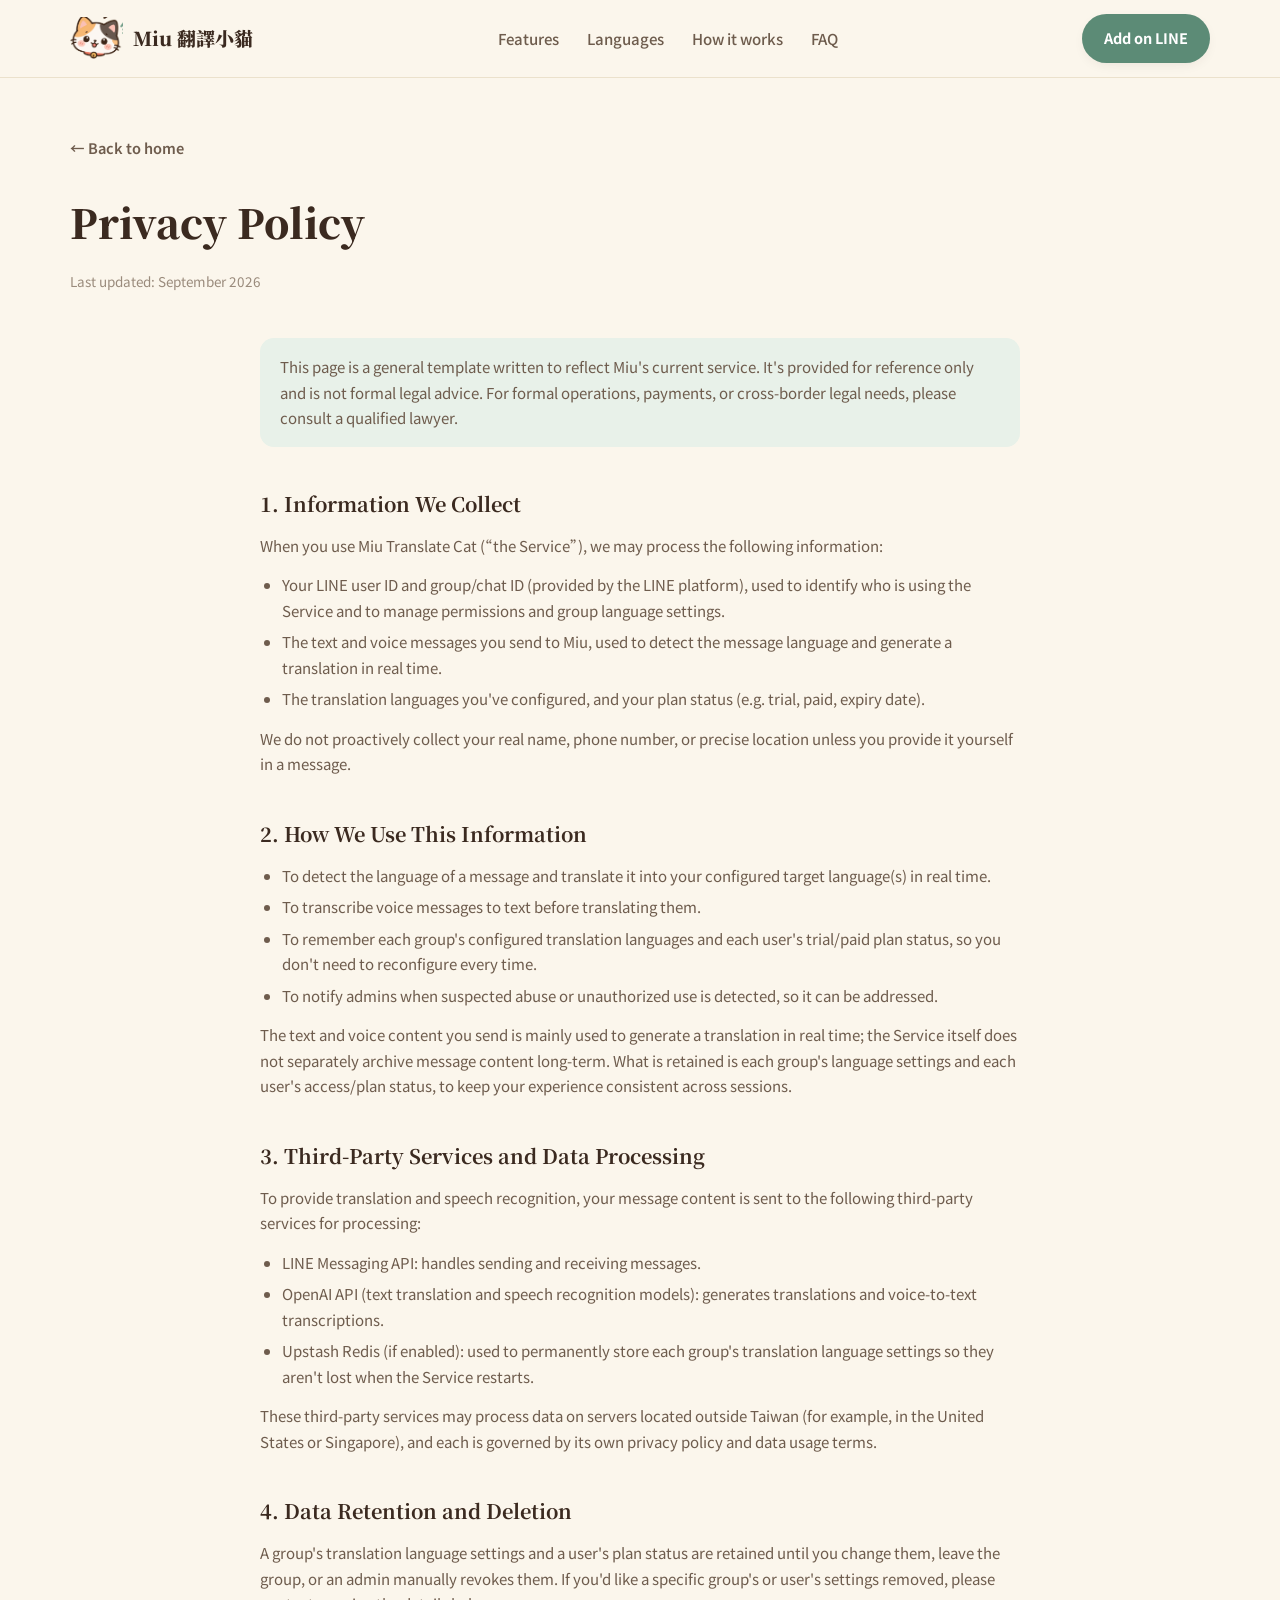
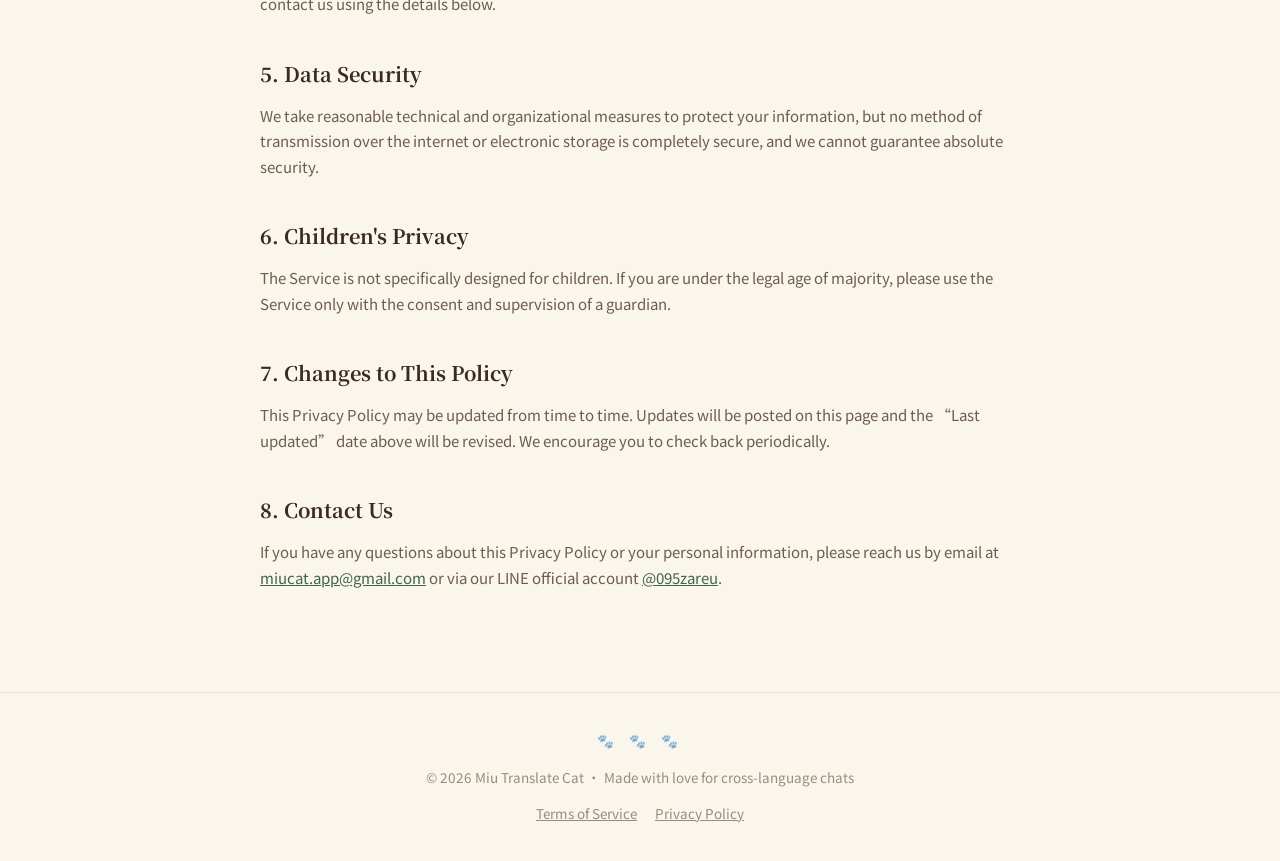
==== privacy.html @ 6fa08dd3 "update" ====
<!DOCTYPE html>
<html lang="en">
<head>
<meta charset="UTF-8">
<meta name="viewport" content="width=device-width, initial-scale=1.0">
<title>Privacy Policy | Miu Translate Cat</title>
<meta name="description" content="Privacy Policy for Miu Translate Cat, a LINE group real-time translation bot.">
<link rel="icon" type="image/png" href="assets/img/favicon-32.png">
<link rel="apple-touch-icon" href="assets/img/apple-touch-icon.png">
<link rel="preconnect" href="https://fonts.googleapis.com">
<link rel="preconnect" href="https://fonts.gstatic.com" crossorigin>
<link href="https://fonts.googleapis.com/css2?family=Noto+Sans+TC:wght@400;500;700;900&family=Noto+Serif+TC:wght@700;900&display=swap" rel="stylesheet">
<link rel="stylesheet" href="assets/css/style.css">
</head>
<body>

<header class="site">
  <div class="wrap nav">
    <a class="brand" href="index.html">
      <img src="assets/img/miu-icon.png" alt="Miu icon">
      <span>Miu 翻譯小貓</span>
    </a>
    <nav class="links">
      <a href="index.html#features">Features</a>
      <a href="index.html#languages">Languages</a>
      <a href="index.html#how">How it works</a>
      <a href="index.html#faq">FAQ</a>
    </nav>
    <div class="nav-actions">
      <a class="btn btn-primary nav-cta" href="https://line.me/R/ti/p/@095zareu?ts=09051537&amp;oat_content=url" target="_blank" rel="noopener">Add on LINE</a>
    </div>
  </div>
</header>

<main>
  <div class="wrap legal-hero">
    <a class="legal-back" href="index.html">← Back to home</a>
    <h1>Privacy Policy</h1>
    <p class="updated">Last updated: September 2026</p>
  </div>

  <div class="wrap legal-body">
    <div class="legal-content">
      <p class="legal-note">This page is a general template written to reflect Miu's current service. It's provided for reference only and is not formal legal advice. For formal operations, payments, or cross-border legal needs, please consult a qualified lawyer.</p>

      <h2>1. Information We Collect</h2>
      <p>When you use Miu Translate Cat (“the Service”), we may process the following information:</p>
      <ul>
        <li>Your LINE user ID and group/chat ID (provided by the LINE platform), used to identify who is using the Service and to manage permissions and group language settings.</li>
        <li>The text and voice messages you send to Miu, used to detect the message language and generate a translation in real time.</li>
        <li>The translation languages you've configured, and your plan status (e.g. trial, paid, expiry date).</li>
      </ul>
      <p>We do not proactively collect your real name, phone number, or precise location unless you provide it yourself in a message.</p>

      <h2>2. How We Use This Information</h2>
      <ul>
        <li>To detect the language of a message and translate it into your configured target language(s) in real time.</li>
        <li>To transcribe voice messages to text before translating them.</li>
        <li>To remember each group's configured translation languages and each user's trial/paid plan status, so you don't need to reconfigure every time.</li>
        <li>To notify admins when suspected abuse or unauthorized use is detected, so it can be addressed.</li>
      </ul>
      <p>The text and voice content you send is mainly used to generate a translation in real time; the Service itself does not separately archive message content long-term. What is retained is each group's language settings and each user's access/plan status, to keep your experience consistent across sessions.</p>

      <h2>3. Third-Party Services and Data Processing</h2>
      <p>To provide translation and speech recognition, your message content is sent to the following third-party services for processing:</p>
      <ul>
        <li>LINE Messaging API: handles sending and receiving messages.</li>
        <li>OpenAI API (text translation and speech recognition models): generates translations and voice-to-text transcriptions.</li>
        <li>Upstash Redis (if enabled): used to permanently store each group's translation language settings so they aren't lost when the Service restarts.</li>
      </ul>
      <p>These third-party services may process data on servers located outside Taiwan (for example, in the United States or Singapore), and each is governed by its own privacy policy and data usage terms.</p>

      <h2>4. Data Retention and Deletion</h2>
      <p>A group's translation language settings and a user's plan status are retained until you change them, leave the group, or an admin manually revokes them. If you'd like a specific group's or user's settings removed, please contact us using the details below.</p>

      <h2>5. Data Security</h2>
      <p>We take reasonable technical and organizational measures to protect your information, but no method of transmission over the internet or electronic storage is completely secure, and we cannot guarantee absolute security.</p>

      <h2>6. Children's Privacy</h2>
      <p>The Service is not specifically designed for children. If you are under the legal age of majority, please use the Service only with the consent and supervision of a guardian.</p>

      <h2>7. Changes to This Policy</h2>
      <p>This Privacy Policy may be updated from time to time. Updates will be posted on this page and the “Last updated” date above will be revised. We encourage you to check back periodically.</p>

      <h2>8. Contact Us</h2>
      <p>If you have any questions about this Privacy Policy or your personal information, please reach us by email at <a href="mailto:miucat.app@gmail.com">miucat.app@gmail.com</a> or via our LINE official account <a href="https://line.me/R/ti/p/@095zareu?ts=09051537&amp;oat_content=url" target="_blank" rel="noopener">@095zareu</a>.</p>
    </div>
  </div>
</main>

<footer>
  <div class="wrap">
    <div class="paw">🐾 🐾 🐾</div>
    <p>© 2026 Miu Translate Cat · Made with love for cross-language chats</p>
    <div class="legal-links">
      <a href="terms.html">Terms of Service</a>
      <a href="privacy.html">Privacy Policy</a>
    </div>
  </div>
</footer>

</body>
</html>
---- assets/css/style.css ----
:root{
  --bg: #FBF6EC;
  --surface: #FFFFFF;
  --mint: #E8F1E9;
  --mint-strong: #5C8B76;
  --mint-deep: #416353;
  --peach: #FDEFD9;
  --peach-deep: #F4D9A8;
  --ink: #3B2A20;
  --ink-soft: #6E5C4D;
  --ink-faint: #9A8B7C;
  --line: #EBE1CC;
  --shadow: 0 10px 30px -12px rgba(59,42,32,0.18);
  --shadow-sm: 0 4px 14px -6px rgba(59,42,32,0.15);
  --radius-lg: 28px;
  --radius-md: 20px;
  --radius-sm: 14px;
}

*{ box-sizing: border-box; }
html{ scroll-behavior: smooth; }
body{
  margin:0;
  background: var(--bg);
  color: var(--ink);
  font-family: "Noto Sans TC","PingFang TC","Microsoft JhengHei",sans-serif;
  line-height: 1.7;
  -webkit-font-smoothing: antialiased;
}
img{ max-width:100%; display:block; }
a{ color: inherit; }
h1,h2,h3{ font-family:"Noto Serif TC","Noto Sans TC",serif; margin:0; }
.wrap{ max-width: 1140px; margin: 0 auto; padding: 0 24px; }
section{ padding: 88px 0; }
.eyebrow{
  display:inline-flex; align-items:center; gap:8px;
  font-size: 13px; font-weight:700; letter-spacing:0.06em;
  color: var(--mint-deep); background: var(--mint);
  padding: 6px 14px; border-radius: 999px; margin-bottom: 18px;
}
.section-head{ max-width: 640px; margin: 0 auto 48px; text-align:center; }
.section-head h2{ font-size: clamp(26px,3.4vw,36px); font-weight:900; margin-bottom:12px; }
.section-head p{ color: var(--ink-soft); font-size:16px; margin:0; }

/* Buttons */
.btn{
  display:inline-flex; align-items:center; justify-content:center; gap:8px;
  padding: 14px 26px; border-radius: 999px; font-weight:700; font-size:15.5px;
  text-decoration:none; border:2px solid transparent; cursor:pointer;
  transition: transform .15s ease, box-shadow .15s ease, background .15s ease;
  white-space: nowrap;
}
.btn:active{ transform: translateY(1px); }
.btn-primary{ background: var(--mint-strong); color:#fff; box-shadow: var(--shadow-sm); }
.btn-primary:hover{ background: var(--mint-deep); box-shadow: var(--shadow); }
.btn-ghost{ background: transparent; border-color: var(--ink); color: var(--ink); }
.btn-ghost:hover{ background: var(--ink); color:#fff; }
.btn-soft{ background: var(--surface); color: var(--ink); box-shadow: var(--shadow-sm); }
.btn-soft:hover{ box-shadow: var(--shadow); }

/* Nav */
header.site{
  position: sticky; top:0; z-index: 50;
  background: rgba(251,246,236,0.88);
  backdrop-filter: blur(10px);
  border-bottom: 1px solid var(--line);
}
.nav{
  display:flex; align-items:center; justify-content:space-between;
  padding: 14px 0;
}
.brand{ display:flex; align-items:center; gap:10px; text-decoration:none; }
.brand img{ width:auto; height:42px; object-fit: contain; }
.brand span{ font-weight:900; font-size:19px; color: var(--ink); font-family:"Noto Serif TC",serif; }
nav.links{ display:flex; align-items:center; gap: 28px; }
nav.links a{ text-decoration:none; font-weight:500; font-size:15px; color: var(--ink-soft); }
nav.links a:hover{ color: var(--ink); }
.nav-actions{ display:flex; align-items:center; gap:12px; }
.lang-toggle{
  display:flex; align-items:center; justify-content:center;
  width:44px; height:38px; border-radius: 999px;
  border: 1.5px solid var(--line); background:#fff;
  font-weight:700; font-size:13px; color: var(--ink);
  cursor:pointer;
}
.lang-toggle:hover{ border-color: var(--mint-strong); color: var(--mint-deep); }
.nav-cta{ padding: 10px 20px; font-size:14.5px; }
.burger{ display:none; }

/* Hero */
.hero{ padding: 64px 0 40px; overflow:hidden; }
.hero-grid{
  display:grid; grid-template-columns: 1.05fr 0.95fr; gap: 48px; align-items:center;
}
.hero h1{ font-size: clamp(32px, 4.6vw, 52px); font-weight:900; line-height:1.28; margin-bottom:20px; }
.hero h1 .accent{ color: var(--mint-strong); }
.hero p.lead{ font-size:17.5px; color: var(--ink-soft); max-width: 480px; margin-bottom:32px; }
.hero-ctas{ display:flex; flex-wrap:wrap; gap:14px; margin-bottom: 30px;}
.hero-badges{ display:flex; flex-wrap:wrap; gap: 10px 22px; }
.hero-badges .badge{
  display:flex; align-items:center; gap:8px; font-size:14px; color:var(--ink-soft); font-weight:500;
}
.hero-visual{ position:relative; display:flex; justify-content:center; }
.hero-visual img{ width: 100%; max-width: 420px; filter: drop-shadow(0 18px 30px rgba(59,42,32,0.16)); }
.blob{
  position:absolute; inset: -8% -8% -8% -8%;
  background: radial-gradient(closest-side, var(--mint) 0%, transparent 72%);
  z-index:-1; border-radius: 50%;
}

/* Feature cards */
.features-grid{
  display:grid; grid-template-columns: repeat(3,1fr); gap:22px;
}
.feature-card{
  background: var(--surface); border-radius: var(--radius-md);
  padding: 28px 26px; box-shadow: var(--shadow-sm);
  border: 1px solid var(--line);
}
.feature-card .icon{
  width:52px; height:52px; border-radius: 16px; background: var(--peach);
  display:flex; align-items:center; justify-content:center; font-size:24px; margin-bottom:18px;
}
.feature-card h3{ font-size:18px; font-weight:700; margin-bottom:8px; }
.feature-card p{ font-size:14.5px; color: var(--ink-soft); margin:0; }

/* Languages */
.lang-panel{
  background: var(--mint); border-radius: var(--radius-lg); padding: 44px;
}
.lang-grid{
  display:grid; grid-template-columns: repeat(4,1fr); gap:14px;
}
.lang-chip{
  display:flex; align-items:center; gap:10px; background:#fff; border-radius: var(--radius-sm);
  padding: 14px 16px; box-shadow: var(--shadow-sm); font-weight:600; font-size:14.5px;
}
.lang-chip .flag{ font-size:20px; }
.lang-note{ text-align:center; margin-top:24px; color: var(--ink-soft); font-size:14px; }

/* How it works */
.steps{
  display:grid; grid-template-columns: repeat(4,1fr); gap:22px; margin-bottom: 56px;
}
.step-card{ position:relative; padding-top: 8px; }
.step-num{
  width:40px; height:40px; border-radius:50%; background: var(--ink);
  color:#fff; display:flex; align-items:center; justify-content:center;
  font-weight:800; font-size:16px; margin-bottom:16px;
}
.step-card h3{ font-size:16.5px; font-weight:700; margin-bottom:8px; }
.step-card p{ font-size:14px; color: var(--ink-soft); margin:0; }

.chat-demo{
  background: var(--surface); border-radius: var(--radius-lg); box-shadow: var(--shadow);
  border: 1px solid var(--line); max-width: 480px; margin: 0 auto; overflow:hidden;
}
.chat-demo-head{
  background: var(--mint-strong); color:#fff; padding: 14px 20px; font-weight:700;
  display:flex; align-items:center; gap:10px; font-size:14.5px;
}
.chat-demo-body{ padding: 22px 20px; display:flex; flex-direction:column; gap:12px; background: var(--peach); }
.bubble{
  background:#fff; border-radius: 16px; padding: 10px 16px; font-size:14.5px;
  box-shadow: var(--shadow-sm); max-width: 88%; display:flex; gap:8px; align-items:flex-start;
}
.bubble b{ flex:none; }
.bubble.me{ align-self:flex-end; background: var(--mint-strong); color:#fff; }

/* Trial / status */
.trial-panel{
  background: var(--ink); color:#fff; border-radius: var(--radius-lg);
  padding: 52px; display:grid; grid-template-columns: 1.3fr 1fr; gap: 40px; align-items:center;
}
.trial-panel h2{ color:#fff; font-size: clamp(24px,3vw,30px); margin-bottom:14px; }
.trial-panel p{ color: #E9DFD0; font-size:15.5px; margin-bottom: 22px; }
.trial-panel .btn-primary{ background:#fff; color: var(--ink); }
.trial-panel .btn-primary:hover{ background: var(--peach); }
.trial-list{ list-style:none; margin:0 0 28px; padding:0; display:flex; flex-direction:column; gap:10px; }
.trial-list li{ display:flex; gap:10px; font-size:14.5px; color:#E9DFD0; }
.qr-box{
  background:#fff; border-radius: var(--radius-md); padding: 22px; text-align:center;
}
.qr-box img{ width: 150px; height:150px; margin: 0 auto 10px; }
.qr-box span{ font-size:13px; color: var(--ink-soft); font-weight:600; }

/* FAQ */
.faq{ max-width: 760px; margin:0 auto; display:flex; flex-direction:column; gap:14px; }
.faq-item{
  background: var(--surface); border: 1px solid var(--line); border-radius: var(--radius-sm);
  padding: 20px 24px;
}
.faq-item summary{ cursor:pointer; font-weight:700; font-size:15.5px; list-style:none; display:flex; justify-content:space-between; align-items:center; }
.faq-item summary::-webkit-details-marker{ display:none; }
.faq-item summary::after{ content:"+"; font-size:22px; color: var(--mint-strong); font-weight:400; margin-left:12px; }
.faq-item[open] summary::after{ content:"–"; }
.faq-item p{ margin: 12px 0 0; color: var(--ink-soft); font-size:14.5px; }

/* Contact / footer */
.contact-panel{
  background: var(--peach); border-radius: var(--radius-lg); padding: 48px;
  display:grid; grid-template-columns: 1.2fr 1fr; gap: 36px; align-items:center;
}
.contact-panel h2{ font-size: clamp(24px,3vw,30px); margin-bottom:12px; }
.contact-panel p{ color: var(--ink-soft); margin-bottom: 20px; }
.contact-methods{ display:flex; flex-direction:column; gap:12px; }
.contact-methods a{ text-decoration:none; font-weight:600; display:flex; align-items:center; gap:10px; }

footer{
  padding: 36px 0; text-align:center; color: var(--ink-faint); font-size:13.5px;
  border-top: 1px solid var(--line);
}
footer .paw{ letter-spacing: 6px; margin-bottom:10px; opacity:.6; }
footer .legal-links{ margin-top: 12px; display:flex; gap: 18px; justify-content:center; flex-wrap:wrap; }
footer .legal-links a{ color: var(--ink-faint); text-decoration: underline; }
footer .legal-links a:hover{ color: var(--ink-soft); }

.fade-in{ opacity:0; transform: translateY(16px); transition: opacity .6s ease, transform .6s ease; }
.fade-in.in{ opacity:1; transform:none; }

/* Legal pages (Terms / Privacy) */
.legal-hero{ padding: 56px 0 8px; }
.legal-hero h1{ font-size: clamp(28px,4vw,40px); font-weight:900; margin-bottom:10px; }
.legal-hero .updated{ color: var(--ink-faint); font-size:13.5px; }
.legal-body{ padding: 24px 0 88px; }
.legal-note{
  background: var(--mint); border-radius: var(--radius-sm); padding: 16px 20px;
  font-size:13.5px; color: var(--mint-deep); margin-bottom: 40px;
}
.legal-content{ max-width: 760px; margin: 0 auto; }
.legal-content h2{ font-size:20px; font-weight:700; margin: 40px 0 12px; }
.legal-content h2:first-child{ margin-top:0; }
.legal-content p{ color: var(--ink-soft); font-size:15px; margin: 0 0 14px; }
.legal-content ul{ color: var(--ink-soft); font-size:15px; margin: 0 0 14px; padding-left: 22px; }
.legal-content li{ margin-bottom:6px; }
.legal-content a{ color: var(--mint-deep); text-decoration:underline; }
.legal-back{ display:inline-flex; align-items:center; gap:6px; margin-bottom: 28px; font-size:14.5px; font-weight:600; color: var(--ink-soft); text-decoration:none; }
.legal-back:hover{ color: var(--ink); }

@media (max-width: 880px){
  nav.links{ display:none; }
  .hero-grid{ grid-template-columns: 1fr; }
  .hero-visual{ order:-1; }
  .hero-visual img{ max-width: 280px; }
  .features-grid{ grid-template-columns: repeat(2,1fr); }
  .lang-grid{ grid-template-columns: repeat(2,1fr); }
  .steps{ grid-template-columns: repeat(2,1fr); }
  .trial-panel{ grid-template-columns:1fr; }
  .contact-panel{ grid-template-columns:1fr; }
  section{ padding: 60px 0; }
}
@media (max-width: 520px){
  .features-grid{ grid-template-columns: 1fr; }
  .lang-grid{ grid-template-columns: 1fr 1fr; }
  .steps{ grid-template-columns: 1fr; }
  .hero-ctas .btn{ width:100%; }
}
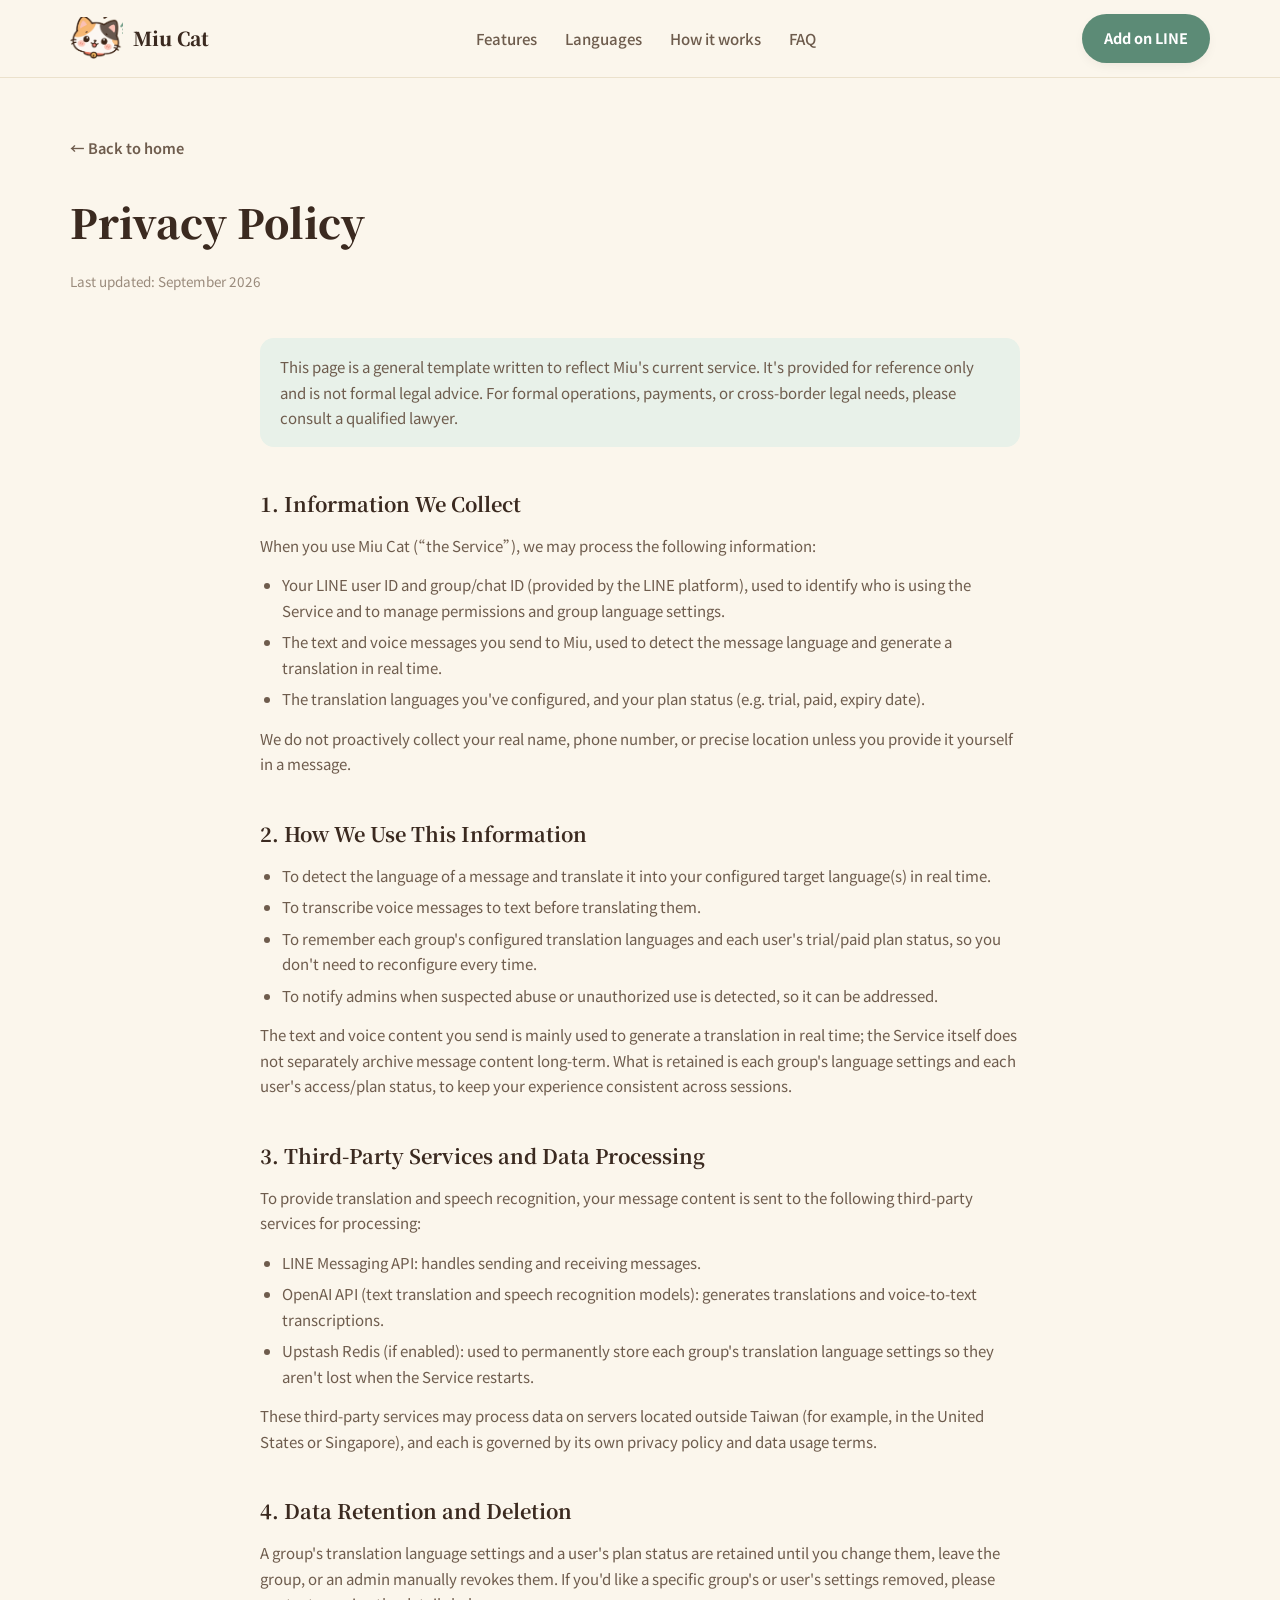
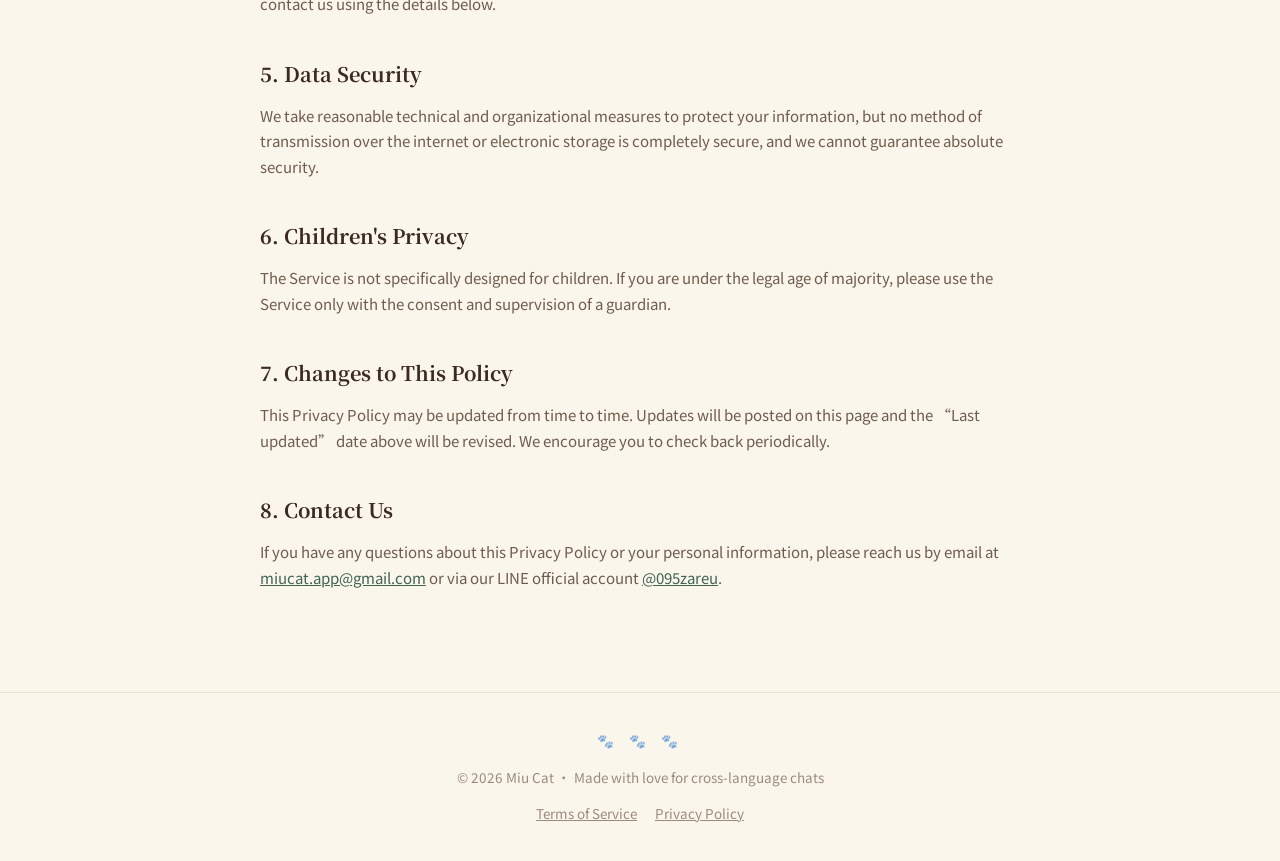
==== commit e359e800: "英文版品牌名稱改為 Miu Cat(分頁標題、導覽列、條款與隱私權政策頁面)" ====
--- a/privacy.html
+++ b/privacy.html
@@ -3,8 +3,8 @@
 <head>
 <meta charset="UTF-8">
 <meta name="viewport" content="width=device-width, initial-scale=1.0">
-<title>Privacy Policy | Miu Translate Cat</title>
-<meta name="description" content="Privacy Policy for Miu Translate Cat, a LINE group real-time translation bot.">
+<title>Privacy Policy | Miu Cat</title>
+<meta name="description" content="Privacy Policy for Miu Cat, a LINE group real-time translation bot.">
 <link rel="icon" type="image/png" href="assets/img/favicon-32.png">
 <link rel="apple-touch-icon" href="assets/img/apple-touch-icon.png">
 <link rel="preconnect" href="https://fonts.googleapis.com">
@@ -18,7 +18,7 @@
   <div class="wrap nav">
     <a class="brand" href="index.html">
       <img src="assets/img/miu-icon.png" alt="Miu icon">
-      <span>Miu 翻譯小貓</span>
+      <span>Miu Cat</span>
     </a>
     <nav class="links">
       <a href="index.html#features">Features</a>
@@ -44,7 +44,7 @@
       <p class="legal-note">This page is a general template written to reflect Miu's current service. It's provided for reference only and is not formal legal advice. For formal operations, payments, or cross-border legal needs, please consult a qualified lawyer.</p>
 
       <h2>1. Information We Collect</h2>
-      <p>When you use Miu Translate Cat (“the Service”), we may process the following information:</p>
+      <p>When you use Miu Cat (“the Service”), we may process the following information:</p>
       <ul>
         <li>Your LINE user ID and group/chat ID (provided by the LINE platform), used to identify who is using the Service and to manage permissions and group language settings.</li>
         <li>The text and voice messages you send to Miu, used to detect the message language and generate a translation in real time.</li>
@@ -91,7 +91,7 @@
 <footer>
   <div class="wrap">
     <div class="paw">🐾 🐾 🐾</div>
-    <p>© 2026 Miu Translate Cat · Made with love for cross-language chats</p>
+    <p>© 2026 Miu Cat · Made with love for cross-language chats</p>
     <div class="legal-links">
       <a href="terms.html">Terms of Service</a>
       <a href="privacy.html">Privacy Policy</a>
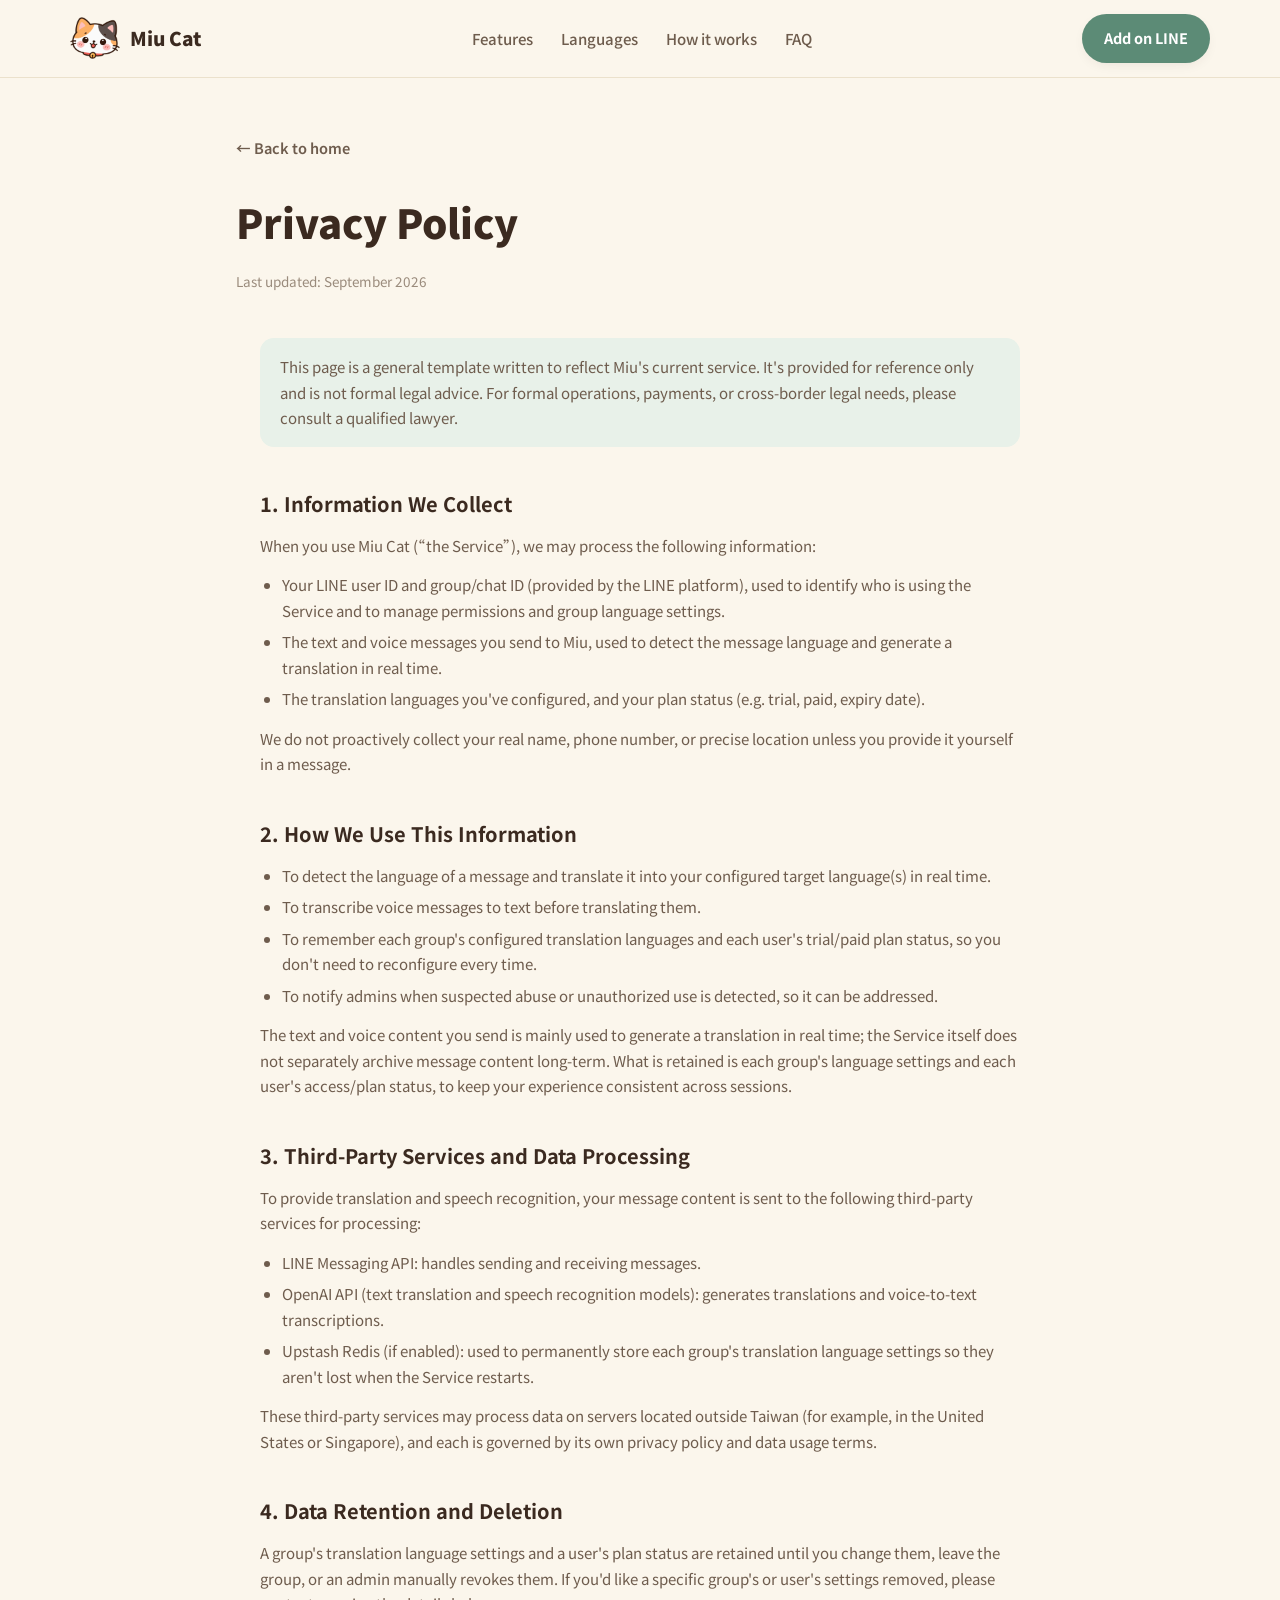
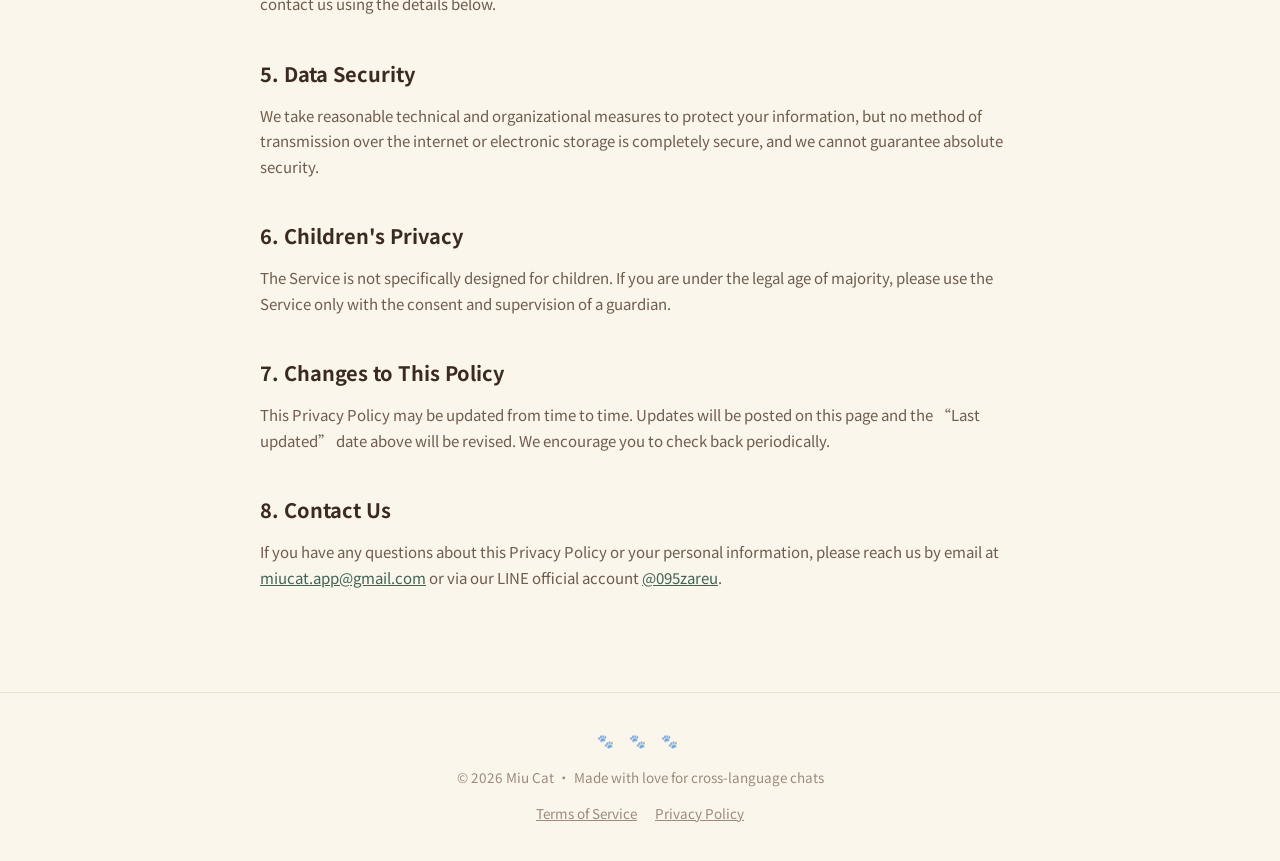
==== commit 29dd1718: "全站字體統一改成黑體(sans-serif),移除 Noto Serif TC(大標題、LOGO 文字原本是宋體風格,跟其他內文不一致) Co-Authored-By: Claude Sonnet 5" ====
--- a/privacy.html
+++ b/privacy.html
@@ -9,7 +9,7 @@
 <link rel="apple-touch-icon" href="assets/img/apple-touch-icon.png">
 <link rel="preconnect" href="https://fonts.googleapis.com">
 <link rel="preconnect" href="https://fonts.gstatic.com" crossorigin>
-<link href="https://fonts.googleapis.com/css2?family=Noto+Sans+TC:wght@400;500;700;900&family=Noto+Serif+TC:wght@700;900&display=swap" rel="stylesheet">
+<link href="https://fonts.googleapis.com/css2?family=Noto+Sans+TC:wght@400;500;700;900&display=swap" rel="stylesheet">
 <link rel="stylesheet" href="assets/css/style.css">
 </head>
 <body>
--- a/assets/css/style.css
+++ b/assets/css/style.css
@@ -29,7 +29,7 @@
 }
 img{ max-width:100%; display:block; }
 a{ color: inherit; }
-h1,h2,h3{ font-family:"Noto Serif TC","Noto Sans TC",serif; margin:0; }
+h1,h2,h3{ font-family:"Noto Sans TC","PingFang TC","Microsoft JhengHei",sans-serif; margin:0; }
 .wrap{ max-width: 1140px; margin: 0 auto; padding: 0 24px; }
 section{ padding: 88px 0; }
 .eyebrow{
@@ -71,7 +71,7 @@
 }
 .brand{ display:flex; align-items:center; gap:10px; text-decoration:none; }
 .brand img{ width:auto; height:42px; object-fit: contain; }
-.brand span{ font-weight:900; font-size:19px; color: var(--ink); font-family:"Noto Serif TC",serif; }
+.brand span{ font-weight:900; font-size:19px; color: var(--ink); font-family:"Noto Sans TC","PingFang TC","Microsoft JhengHei",sans-serif; }
 nav.links{ display:flex; align-items:center; gap: 28px; }
 nav.links a{ text-decoration:none; font-weight:500; font-size:15px; color: var(--ink-soft); }
 nav.links a:hover{ color: var(--ink); }
@@ -138,6 +138,9 @@
 .lang-chip .flag{ font-size:20px; }
 .lang-note{ text-align:center; margin-top:24px; color: var(--ink-soft); font-size:14px; }
 
+/* Twemoji flag images (Windows doesn't render flag emoji as glyphs) — scale with the surrounding text */
+img.emoji{ height:1em; width:1em; margin:0 .05em 0 .1em; vertical-align:-0.1em; }
+
 /* How it works */
 .steps{
   display:grid; grid-template-columns: repeat(4,1fr); gap:22px; margin-bottom: 56px;
@@ -196,6 +199,22 @@
 .faq-item[open] summary::after{ content:"–"; }
 .faq-item p{ margin: 12px 0 0; color: var(--ink-soft); font-size:14.5px; }
 
+/* Target audience */
+.audience-grid{
+  display:grid; grid-template-columns: repeat(4,1fr); gap:20px;
+}
+.audience-card{
+  background: var(--surface); border-radius: var(--radius-md);
+  padding: 24px 20px; box-shadow: var(--shadow-sm);
+  border: 1px solid var(--line); text-align:center;
+}
+.audience-icon{
+  width:48px; height:48px; border-radius: 14px; background: var(--mint);
+  display:flex; align-items:center; justify-content:center; font-size:22px; margin: 0 auto 14px;
+}
+.audience-card h3{ font-size:15.5px; font-weight:700; margin-bottom:6px; }
+.audience-card p{ font-size:13.5px; color: var(--ink-soft); margin:0; }
+
 /* Contact / footer */
 .contact-panel{
   background: var(--peach); border-radius: var(--radius-lg); padding: 48px;
@@ -219,7 +238,7 @@
 .fade-in.in{ opacity:1; transform:none; }
 
 /* Legal pages (Terms / Privacy) */
-.legal-hero{ padding: 56px 0 8px; }
+.legal-hero{ padding: 56px 0 8px; max-width: 808px; }
 .legal-hero h1{ font-size: clamp(28px,4vw,40px); font-weight:900; margin-bottom:10px; }
 .legal-hero .updated{ color: var(--ink-faint); font-size:13.5px; }
 .legal-body{ padding: 24px 0 88px; }
@@ -243,6 +262,7 @@
   .hero-visual{ order:-1; }
   .hero-visual img{ max-width: 280px; }
   .features-grid{ grid-template-columns: repeat(2,1fr); }
+  .audience-grid{ grid-template-columns: repeat(2,1fr); }
   .lang-grid{ grid-template-columns: repeat(2,1fr); }
   .steps{ grid-template-columns: repeat(2,1fr); }
   .trial-panel{ grid-template-columns:1fr; }
@@ -251,6 +271,7 @@
 }
 @media (max-width: 520px){
   .features-grid{ grid-template-columns: 1fr; }
+  .audience-grid{ grid-template-columns: 1fr; }
   .lang-grid{ grid-template-columns: 1fr 1fr; }
   .steps{ grid-template-columns: 1fr; }
   .hero-ctas .btn{ width:100%; }
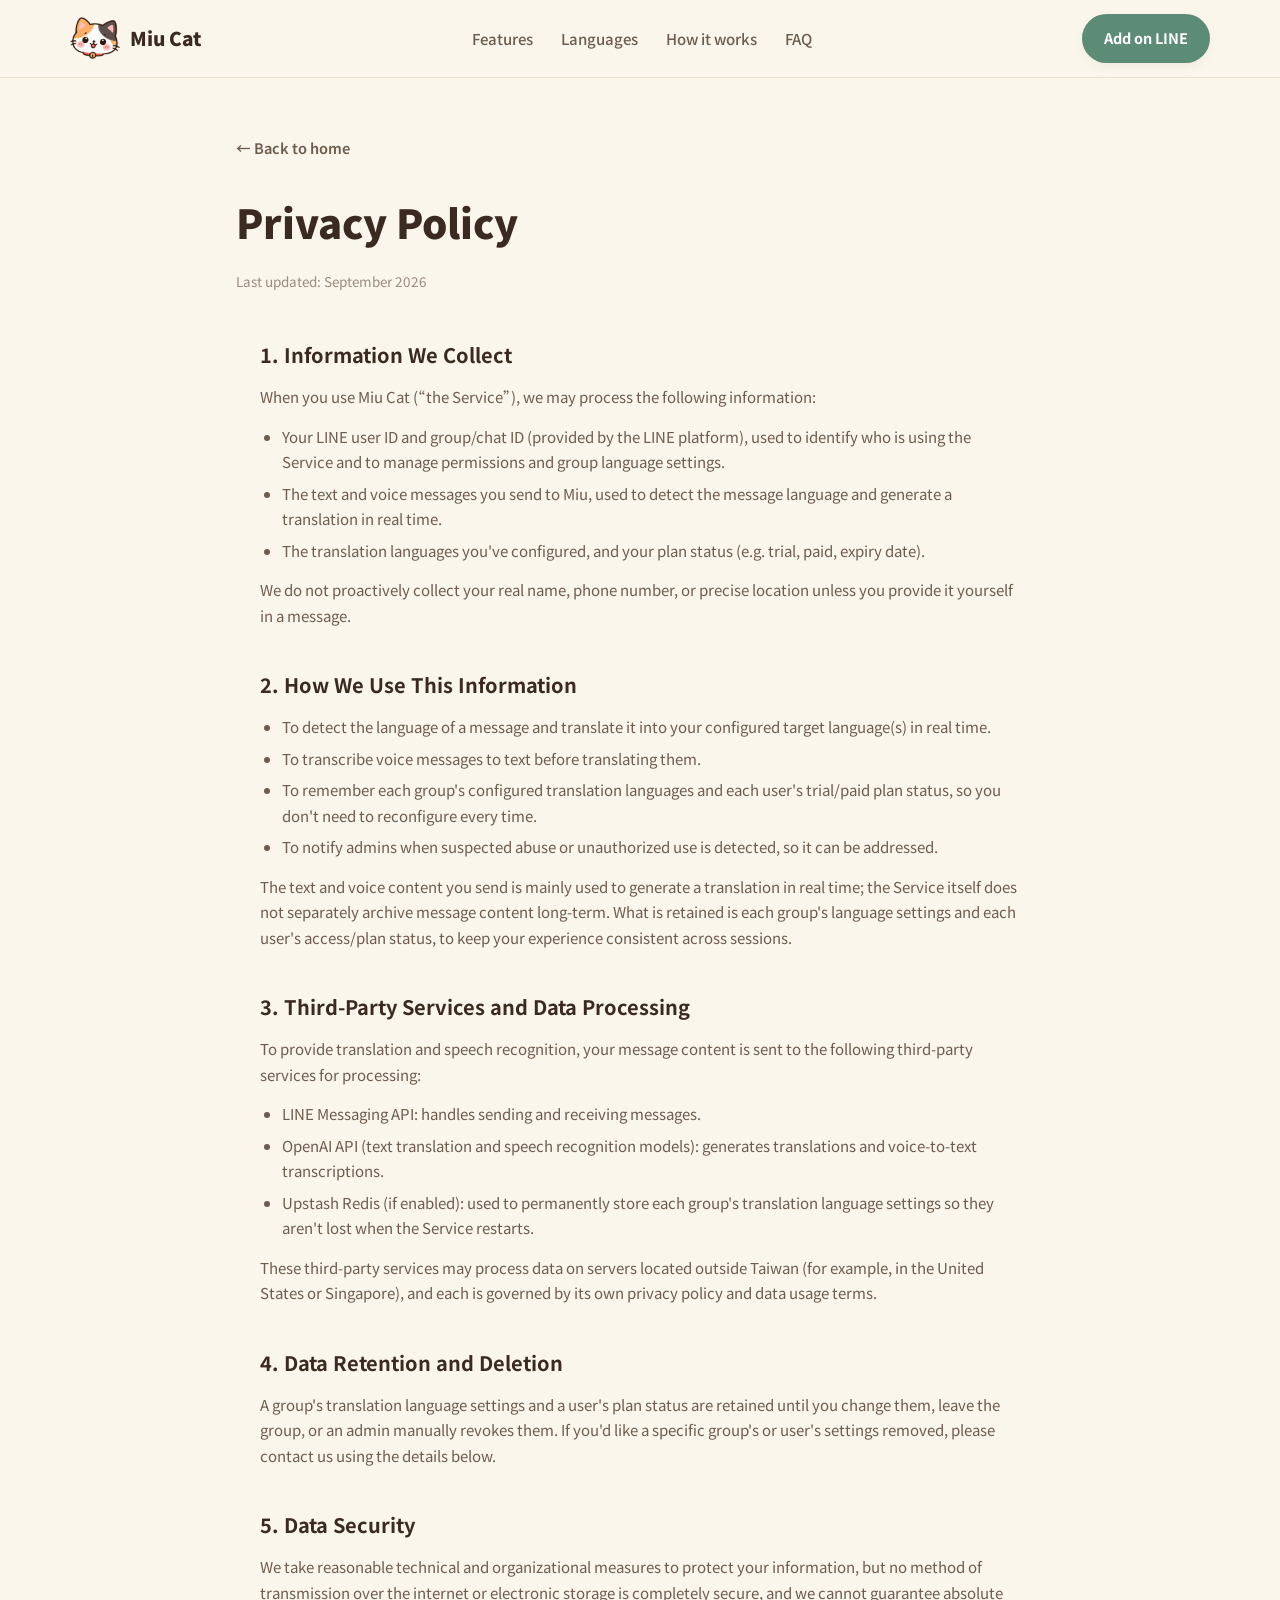
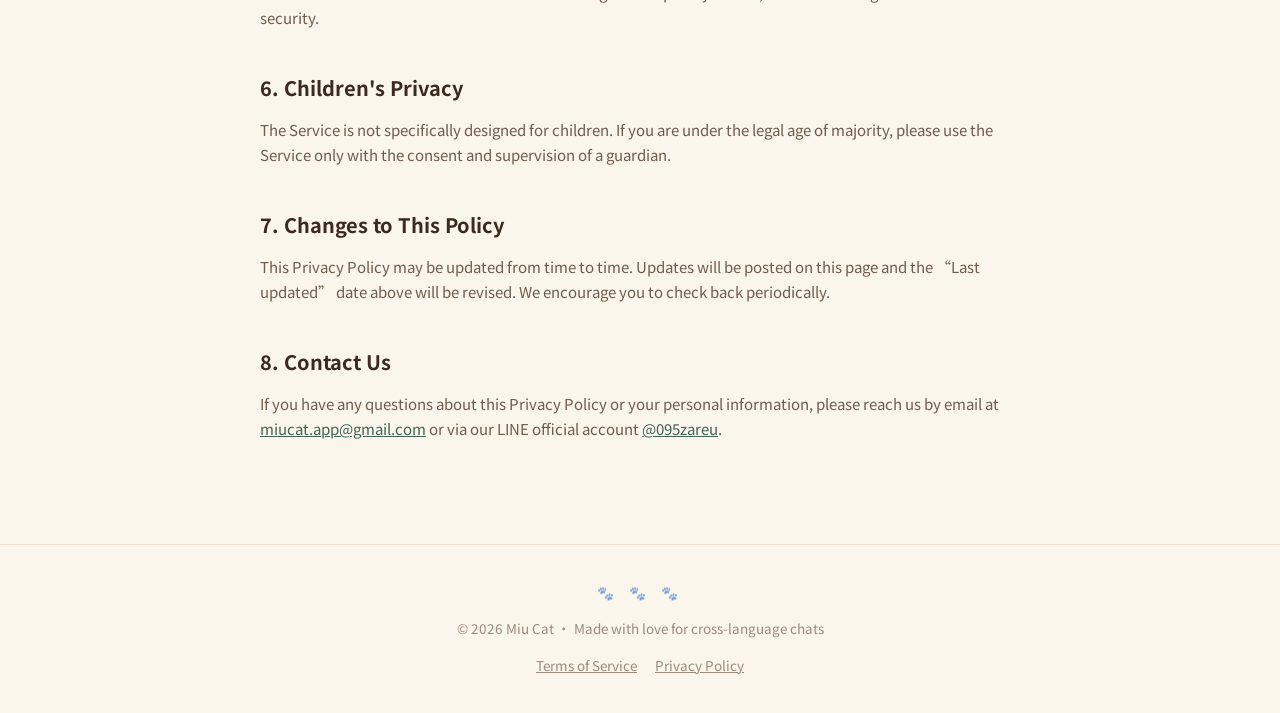
==== commit 4f933afb: "update SEO" ====
--- a/privacy.html
+++ b/privacy.html
@@ -5,6 +5,7 @@
 <meta name="viewport" content="width=device-width, initial-scale=1.0">
 <title>Privacy Policy | Miu Cat</title>
 <meta name="description" content="Privacy Policy for Miu Cat, a LINE group real-time translation bot.">
+<link rel="canonical" href="https://miucat-app.github.io/miu/privacy.html">
 <link rel="icon" type="image/png" href="assets/img/favicon-32.png">
 <link rel="apple-touch-icon" href="assets/img/apple-touch-icon.png">
 <link rel="preconnect" href="https://fonts.googleapis.com">
@@ -17,7 +18,7 @@
 <header class="site">
   <div class="wrap nav">
     <a class="brand" href="index.html">
-      <img src="assets/img/miu-icon.png" alt="Miu icon">
+      <img src="assets/img/miu-icon.png" alt="Miu 翻譯小貓 LINE AI 翻譯機器人 icon">
       <span>Miu Cat</span>
     </a>
     <nav class="links">
@@ -41,7 +42,6 @@
 
   <div class="wrap legal-body">
     <div class="legal-content">
-      <p class="legal-note">This page is a general template written to reflect Miu's current service. It's provided for reference only and is not formal legal advice. For formal operations, payments, or cross-border legal needs, please consult a qualified lawyer.</p>
 
       <h2>1. Information We Collect</h2>
       <p>When you use Miu Cat (“the Service”), we may process the following information:</p>
--- a/assets/css/style.css
+++ b/assets/css/style.css
@@ -154,21 +154,8 @@
 .step-card h3{ font-size:16.5px; font-weight:700; margin-bottom:8px; }
 .step-card p{ font-size:14px; color: var(--ink-soft); margin:0; }
 
-.chat-demo{
-  background: var(--surface); border-radius: var(--radius-lg); box-shadow: var(--shadow);
-  border: 1px solid var(--line); max-width: 480px; margin: 0 auto; overflow:hidden;
-}
-.chat-demo-head{
-  background: var(--mint-strong); color:#fff; padding: 14px 20px; font-weight:700;
-  display:flex; align-items:center; gap:10px; font-size:14.5px;
-}
-.chat-demo-body{ padding: 22px 20px; display:flex; flex-direction:column; gap:12px; background: var(--peach); }
-.bubble{
-  background:#fff; border-radius: 16px; padding: 10px 16px; font-size:14.5px;
-  box-shadow: var(--shadow-sm); max-width: 88%; display:flex; gap:8px; align-items:flex-start;
-}
-.bubble b{ flex:none; }
-.bubble.me{ align-self:flex-end; background: var(--mint-strong); color:#fff; }
+.chat-demo{ max-width: 680px; margin: 0 auto; }
+.chat-demo img{ width:100%; display:block; }
 
 /* Trial / status */
 .trial-panel{
@@ -275,4 +262,5 @@
   .lang-grid{ grid-template-columns: 1fr 1fr; }
   .steps{ grid-template-columns: 1fr; }
   .hero-ctas .btn{ width:100%; }
-}
+  .legal-hero.wrap, .legal-body.wrap{ padding-left: 28px; padding-right: 28px; }
+}
